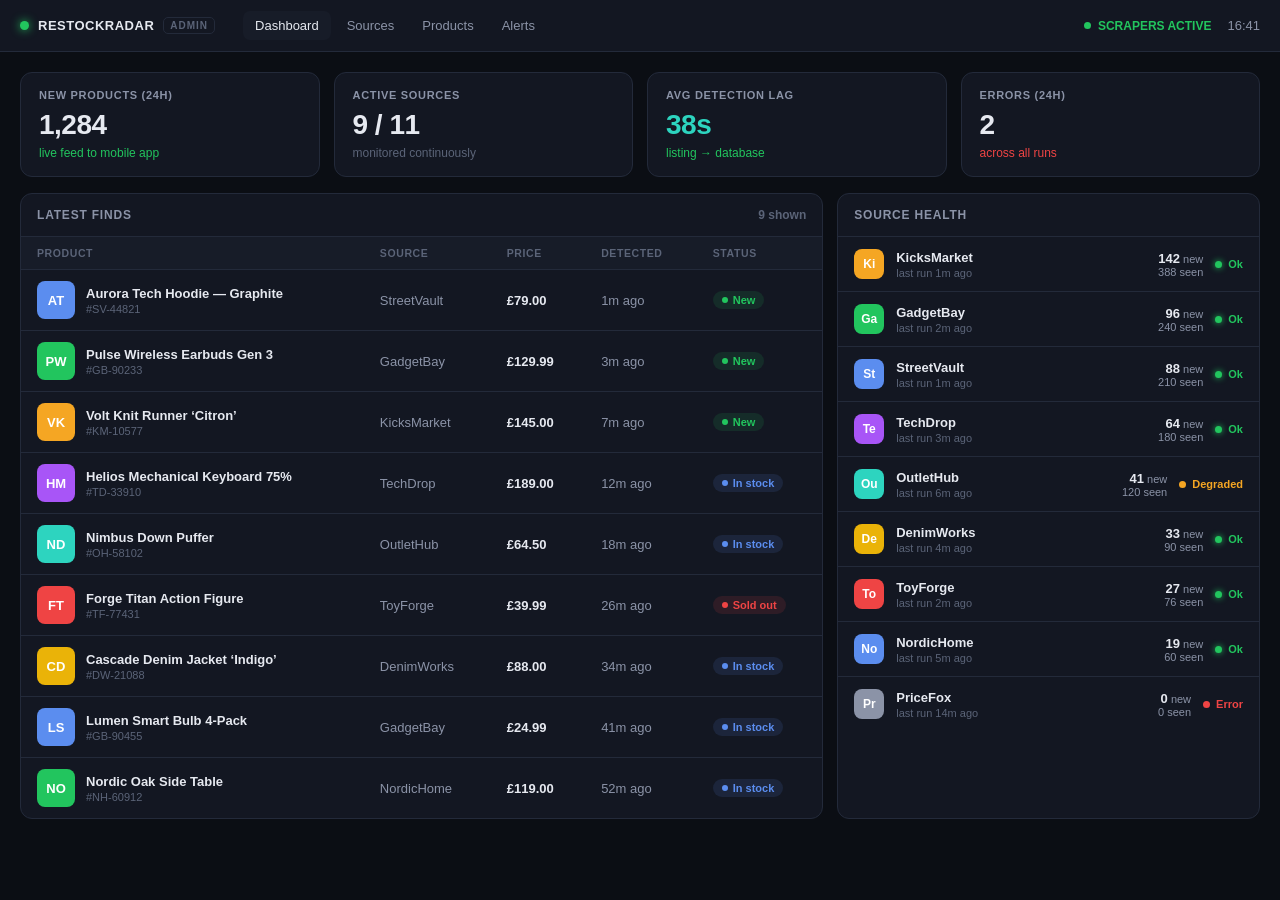
==== admin/preview.html @ f5ad10f4 "RestockRadar: multi-source product scraper (Python, PHP, MySQL)" ====
<!doctype html>
<html lang="en"><head>
<meta charset="utf-8"><meta name="viewport" content="width=device-width,initial-scale=1">
<title>RestockRadar — Admin</title>
<style>
:root{
  --bg:#0b0e14; --panel:#131722; --panel-2:#171c28; --border:#232a3a;
  --ink:#e6e9f0; --muted:#8b93a7; --faint:#5b6478;
  --green:#22c55e; --teal:#2dd4bf; --amber:#f5a623; --red:#ef4444; --blue:#5b8def;
}
*{box-sizing:border-box;margin:0;padding:0}
html,body{background:var(--bg);color:var(--ink);
  font-family:"Inter",-apple-system,BlinkMacSystemFont,"Segoe UI",Roboto,sans-serif;
  font-size:13px;-webkit-font-smoothing:antialiased}
a{color:inherit;text-decoration:none}
.topbar{display:flex;align-items:center;gap:18px;height:52px;padding:0 20px;
  background:var(--panel);border-bottom:1px solid var(--border)}
.brand{display:flex;align-items:center;gap:9px;font-weight:700;letter-spacing:.5px}
.brand .dot{width:9px;height:9px;border-radius:50%;background:var(--green);box-shadow:0 0 10px var(--green)}
.brand .tag{font-size:10px;color:var(--faint);font-weight:600;letter-spacing:1px;
  border:1px solid var(--border);padding:2px 6px;border-radius:5px}
.topbar nav{display:flex;gap:4px;margin-left:10px}
.topbar nav a{padding:7px 12px;border-radius:7px;color:var(--muted);font-weight:500}
.topbar nav a.active{background:var(--panel-2);color:var(--ink)}
.topbar .right{margin-left:auto;display:flex;align-items:center;gap:16px;color:var(--muted)}
.live{display:flex;align-items:center;gap:7px;color:var(--green);font-weight:600;font-size:12px}
.live .pulse{width:7px;height:7px;border-radius:50%;background:var(--green)}
.wrap{padding:20px;max-width:1320px;margin:0 auto}
.kpis{display:grid;grid-template-columns:repeat(4,1fr);gap:14px;margin-bottom:16px}
.kpi{background:var(--panel);border:1px solid var(--border);border-radius:12px;padding:16px 18px}
.kpi .label{color:var(--muted);font-size:11px;text-transform:uppercase;letter-spacing:.7px;font-weight:600}
.kpi .value{font-size:28px;font-weight:700;margin-top:8px;letter-spacing:-.5px}
.kpi .sub{font-size:12px;margin-top:5px;color:var(--faint)}
.kpi .sub.up{color:var(--green)} .kpi .sub.down{color:var(--red)}
.kpi .value.accent{color:var(--teal)}
.grid{display:grid;grid-template-columns:1.9fr 1fr;gap:14px}
.panel{background:var(--panel);border:1px solid var(--border);border-radius:12px;overflow:hidden}
.panel h2{font-size:12px;text-transform:uppercase;letter-spacing:.8px;color:var(--muted);
  padding:14px 16px;border-bottom:1px solid var(--border);display:flex;align-items:center;gap:8px;font-weight:700}
.panel h2 .count{margin-left:auto;color:var(--faint);font-weight:600;letter-spacing:0;text-transform:none}
table{width:100%;border-collapse:collapse}
thead th{font-size:10.5px;text-transform:uppercase;letter-spacing:.6px;color:var(--faint);
  text-align:left;padding:10px 16px;font-weight:600;background:var(--panel-2)}
tbody td{padding:11px 16px;border-top:1px solid var(--border);vertical-align:middle}
.prod{display:flex;align-items:center;gap:11px}
.thumb{width:38px;height:38px;border-radius:8px;flex:none;display:flex;align-items:center;
  justify-content:center;font-weight:700;font-size:13px;color:#fff}
.prod .name{font-weight:600} .prod .id{color:var(--faint);font-size:11px;margin-top:2px}
.price{font-weight:700;font-variant-numeric:tabular-nums}
.src{color:var(--muted)}
.when{color:var(--muted);font-variant-numeric:tabular-nums}
.pill{display:inline-flex;align-items:center;gap:5px;padding:3px 9px;border-radius:20px;font-size:11px;font-weight:600}
.pill.new{background:rgba(34,197,94,.12);color:var(--green)}
.pill.stock{background:rgba(91,141,239,.12);color:var(--blue)}
.pill.sold{background:rgba(239,68,68,.12);color:var(--red)}
.pill::before{content:"";width:6px;height:6px;border-radius:50%;background:currentColor}
.src-row{display:flex;align-items:center;gap:12px;padding:12px 16px;border-top:1px solid var(--border)}
.src-row:first-of-type{border-top:none}
.src-row .ico{width:30px;height:30px;border-radius:8px;display:flex;align-items:center;
  justify-content:center;font-weight:700;color:#fff;font-size:12px;flex:none}
.src-row .meta{flex:1;min-width:0}
.src-row .meta .nm{font-weight:600}
.src-row .meta .sb{color:var(--faint);font-size:11px;margin-top:2px}
.status{display:inline-flex;align-items:center;gap:6px;font-size:11px;font-weight:600}
.status .d{width:7px;height:7px;border-radius:50%}
.status.ok{color:var(--green)} .status.ok .d{background:var(--green);box-shadow:0 0 6px var(--green)}
.status.degraded{color:var(--amber)} .status.degraded .d{background:var(--amber)}
.status.error{color:var(--red)} .status.error .d{background:var(--red)}
.items{text-align:right;font-size:11px;color:var(--muted);min-width:78px}
.items b{color:var(--ink);font-size:13px}
</style></head><body>
<header class="topbar">
  <div class="brand"><span class="dot"></span>RESTOCKRADAR <span class="tag">ADMIN</span></div>
  <nav><a class="active">Dashboard</a><a>Sources</a><a>Products</a><a>Alerts</a></nav>
  <div class="right"><span class="live"><span class="pulse"></span>SCRAPERS ACTIVE</span><span>16:41</span></div>
</header>
<div class="wrap">
  <section class="kpis">
    <div class="kpi"><div class="label">New products (24h)</div><div class="value">1,284</div><div class="sub up">live feed to mobile app</div></div>
    <div class="kpi"><div class="label">Active sources</div><div class="value">9 / 11</div><div class="sub">monitored continuously</div></div>
    <div class="kpi"><div class="label">Avg detection lag</div><div class="value accent">38s</div><div class="sub up">listing &rarr; database</div></div>
    <div class="kpi"><div class="label">Errors (24h)</div><div class="value">2</div><div class="sub down">across all runs</div></div>
  </section>
  <div class="grid">
    <div class="panel">
      <h2>Latest finds <span class="count">9 shown</span></h2>
      <table><thead><tr><th>Product</th><th>Source</th><th>Price</th><th>Detected</th><th>Status</th></tr></thead><tbody>
        <tr><td><div class="prod"><div class="thumb" style="background:#5b8def">AT</div><div><div class="name">Aurora Tech Hoodie &mdash; Graphite</div><div class="id">#SV-44821</div></div></div></td><td class="src">StreetVault</td><td class="price">&pound;79.00</td><td class="when">1m ago</td><td><span class="pill new">New</span></td></tr>
        <tr><td><div class="prod"><div class="thumb" style="background:#22c55e">PW</div><div><div class="name">Pulse Wireless Earbuds Gen 3</div><div class="id">#GB-90233</div></div></div></td><td class="src">GadgetBay</td><td class="price">&pound;129.99</td><td class="when">3m ago</td><td><span class="pill new">New</span></td></tr>
        <tr><td><div class="prod"><div class="thumb" style="background:#f5a623">VK</div><div><div class="name">Volt Knit Runner &lsquo;Citron&rsquo;</div><div class="id">#KM-10577</div></div></div></td><td class="src">KicksMarket</td><td class="price">&pound;145.00</td><td class="when">7m ago</td><td><span class="pill new">New</span></td></tr>
        <tr><td><div class="prod"><div class="thumb" style="background:#a855f7">HM</div><div><div class="name">Helios Mechanical Keyboard 75%</div><div class="id">#TD-33910</div></div></div></td><td class="src">TechDrop</td><td class="price">&pound;189.00</td><td class="when">12m ago</td><td><span class="pill stock">In stock</span></td></tr>
        <tr><td><div class="prod"><div class="thumb" style="background:#2dd4bf">ND</div><div><div class="name">Nimbus Down Puffer</div><div class="id">#OH-58102</div></div></div></td><td class="src">OutletHub</td><td class="price">&pound;64.50</td><td class="when">18m ago</td><td><span class="pill stock">In stock</span></td></tr>
        <tr><td><div class="prod"><div class="thumb" style="background:#ef4444">FT</div><div><div class="name">Forge Titan Action Figure</div><div class="id">#TF-77431</div></div></div></td><td class="src">ToyForge</td><td class="price">&pound;39.99</td><td class="when">26m ago</td><td><span class="pill sold">Sold out</span></td></tr>
        <tr><td><div class="prod"><div class="thumb" style="background:#eab308">CD</div><div><div class="name">Cascade Denim Jacket &lsquo;Indigo&rsquo;</div><div class="id">#DW-21088</div></div></div></td><td class="src">DenimWorks</td><td class="price">&pound;88.00</td><td class="when">34m ago</td><td><span class="pill stock">In stock</span></td></tr>
        <tr><td><div class="prod"><div class="thumb" style="background:#5b8def">LS</div><div><div class="name">Lumen Smart Bulb 4-Pack</div><div class="id">#GB-90455</div></div></div></td><td class="src">GadgetBay</td><td class="price">&pound;24.99</td><td class="when">41m ago</td><td><span class="pill stock">In stock</span></td></tr>
        <tr><td><div class="prod"><div class="thumb" style="background:#22c55e">NO</div><div><div class="name">Nordic Oak Side Table</div><div class="id">#NH-60912</div></div></div></td><td class="src">NordicHome</td><td class="price">&pound;119.00</td><td class="when">52m ago</td><td><span class="pill stock">In stock</span></td></tr>
      </tbody></table>
    </div>
    <div class="panel">
      <h2>Source health</h2>
      <div class="src-row"><div class="ico" style="background:#f5a623">Ki</div><div class="meta"><div class="nm">KicksMarket</div><div class="sb">last run 1m ago</div></div><div class="items"><b>142</b> new<br>388 seen</div><div class="status ok"><span class="d"></span>Ok</div></div>
      <div class="src-row"><div class="ico" style="background:#22c55e">Ga</div><div class="meta"><div class="nm">GadgetBay</div><div class="sb">last run 2m ago</div></div><div class="items"><b>96</b> new<br>240 seen</div><div class="status ok"><span class="d"></span>Ok</div></div>
      <div class="src-row"><div class="ico" style="background:#5b8def">St</div><div class="meta"><div class="nm">StreetVault</div><div class="sb">last run 1m ago</div></div><div class="items"><b>88</b> new<br>210 seen</div><div class="status ok"><span class="d"></span>Ok</div></div>
      <div class="src-row"><div class="ico" style="background:#a855f7">Te</div><div class="meta"><div class="nm">TechDrop</div><div class="sb">last run 3m ago</div></div><div class="items"><b>64</b> new<br>180 seen</div><div class="status ok"><span class="d"></span>Ok</div></div>
      <div class="src-row"><div class="ico" style="background:#2dd4bf">Ou</div><div class="meta"><div class="nm">OutletHub</div><div class="sb">last run 6m ago</div></div><div class="items"><b>41</b> new<br>120 seen</div><div class="status degraded"><span class="d"></span>Degraded</div></div>
      <div class="src-row"><div class="ico" style="background:#eab308">De</div><div class="meta"><div class="nm">DenimWorks</div><div class="sb">last run 4m ago</div></div><div class="items"><b>33</b> new<br>90 seen</div><div class="status ok"><span class="d"></span>Ok</div></div>
      <div class="src-row"><div class="ico" style="background:#ef4444">To</div><div class="meta"><div class="nm">ToyForge</div><div class="sb">last run 2m ago</div></div><div class="items"><b>27</b> new<br>76 seen</div><div class="status ok"><span class="d"></span>Ok</div></div>
      <div class="src-row"><div class="ico" style="background:#5b8def">No</div><div class="meta"><div class="nm">NordicHome</div><div class="sb">last run 5m ago</div></div><div class="items"><b>19</b> new<br>60 seen</div><div class="status ok"><span class="d"></span>Ok</div></div>
      <div class="src-row"><div class="ico" style="background:#8b93a7">Pr</div><div class="meta"><div class="nm">PriceFox</div><div class="sb">last run 14m ago</div></div><div class="items"><b>0</b> new<br>0 seen</div><div class="status error"><span class="d"></span>Error</div></div>
    </div>
  </div>
</div>
</body></html>
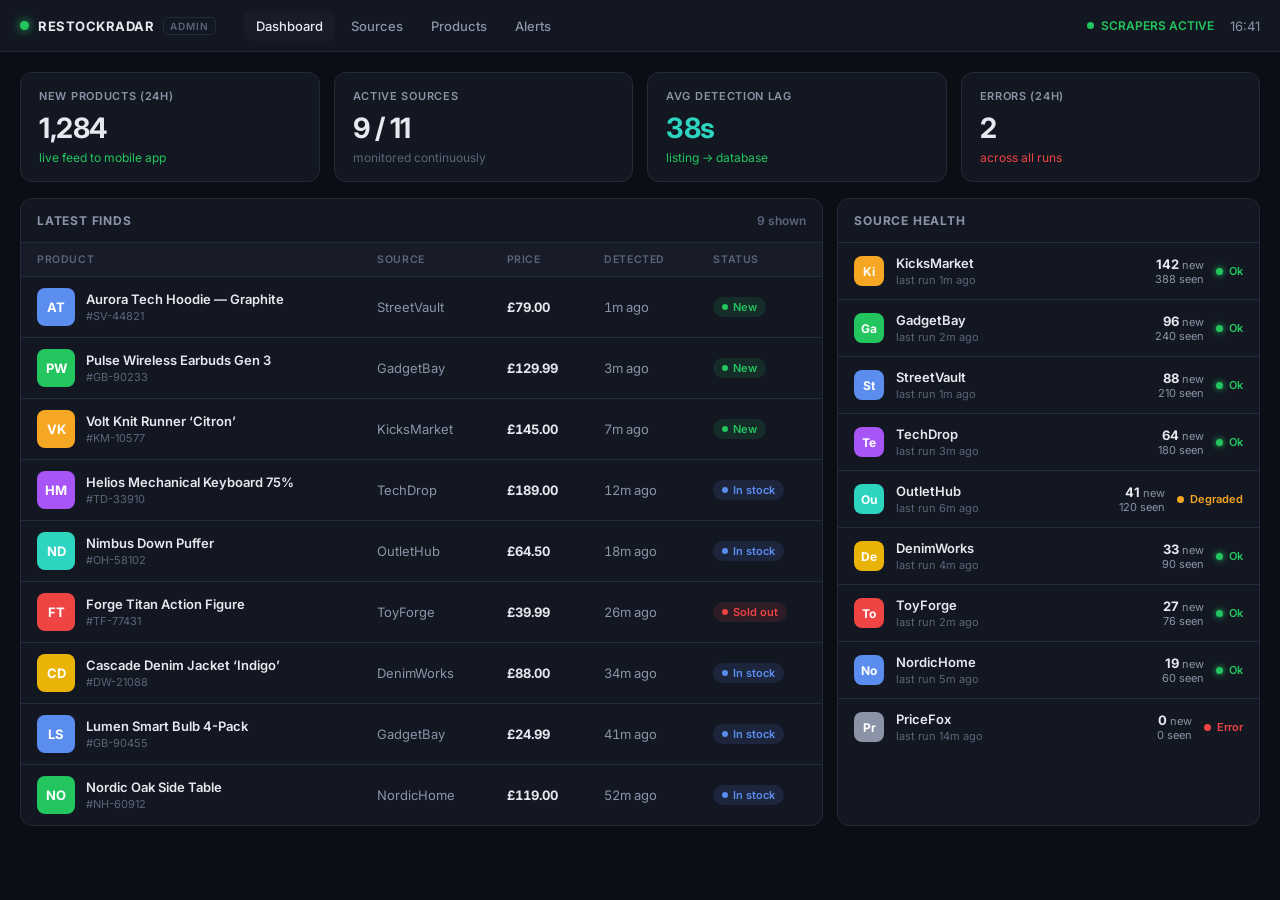
==== commit 8611e70b: "Add landing page + web font; make HTML render-ready for GitHub Pages" ====
--- a/admin/preview.html
+++ b/admin/preview.html
@@ -1,7 +1,9 @@
 <!doctype html>
 <html lang="en"><head>
 <meta charset="utf-8"><meta name="viewport" content="width=device-width,initial-scale=1">
-<title>RestockRadar — Admin</title>
+<title>RestockRadar &mdash; Admin</title>
+<link rel="preconnect" href="https://fonts.googleapis.com"><link rel="preconnect" href="https://fonts.gstatic.com" crossorigin>
+<link href="https://fonts.googleapis.com/css2?family=Inter:wght@400;500;600;700&display=swap" rel="stylesheet">
 <style>
 :root{
   --bg:#0b0e14; --panel:#131722; --panel-2:#171c28; --border:#232a3a;
